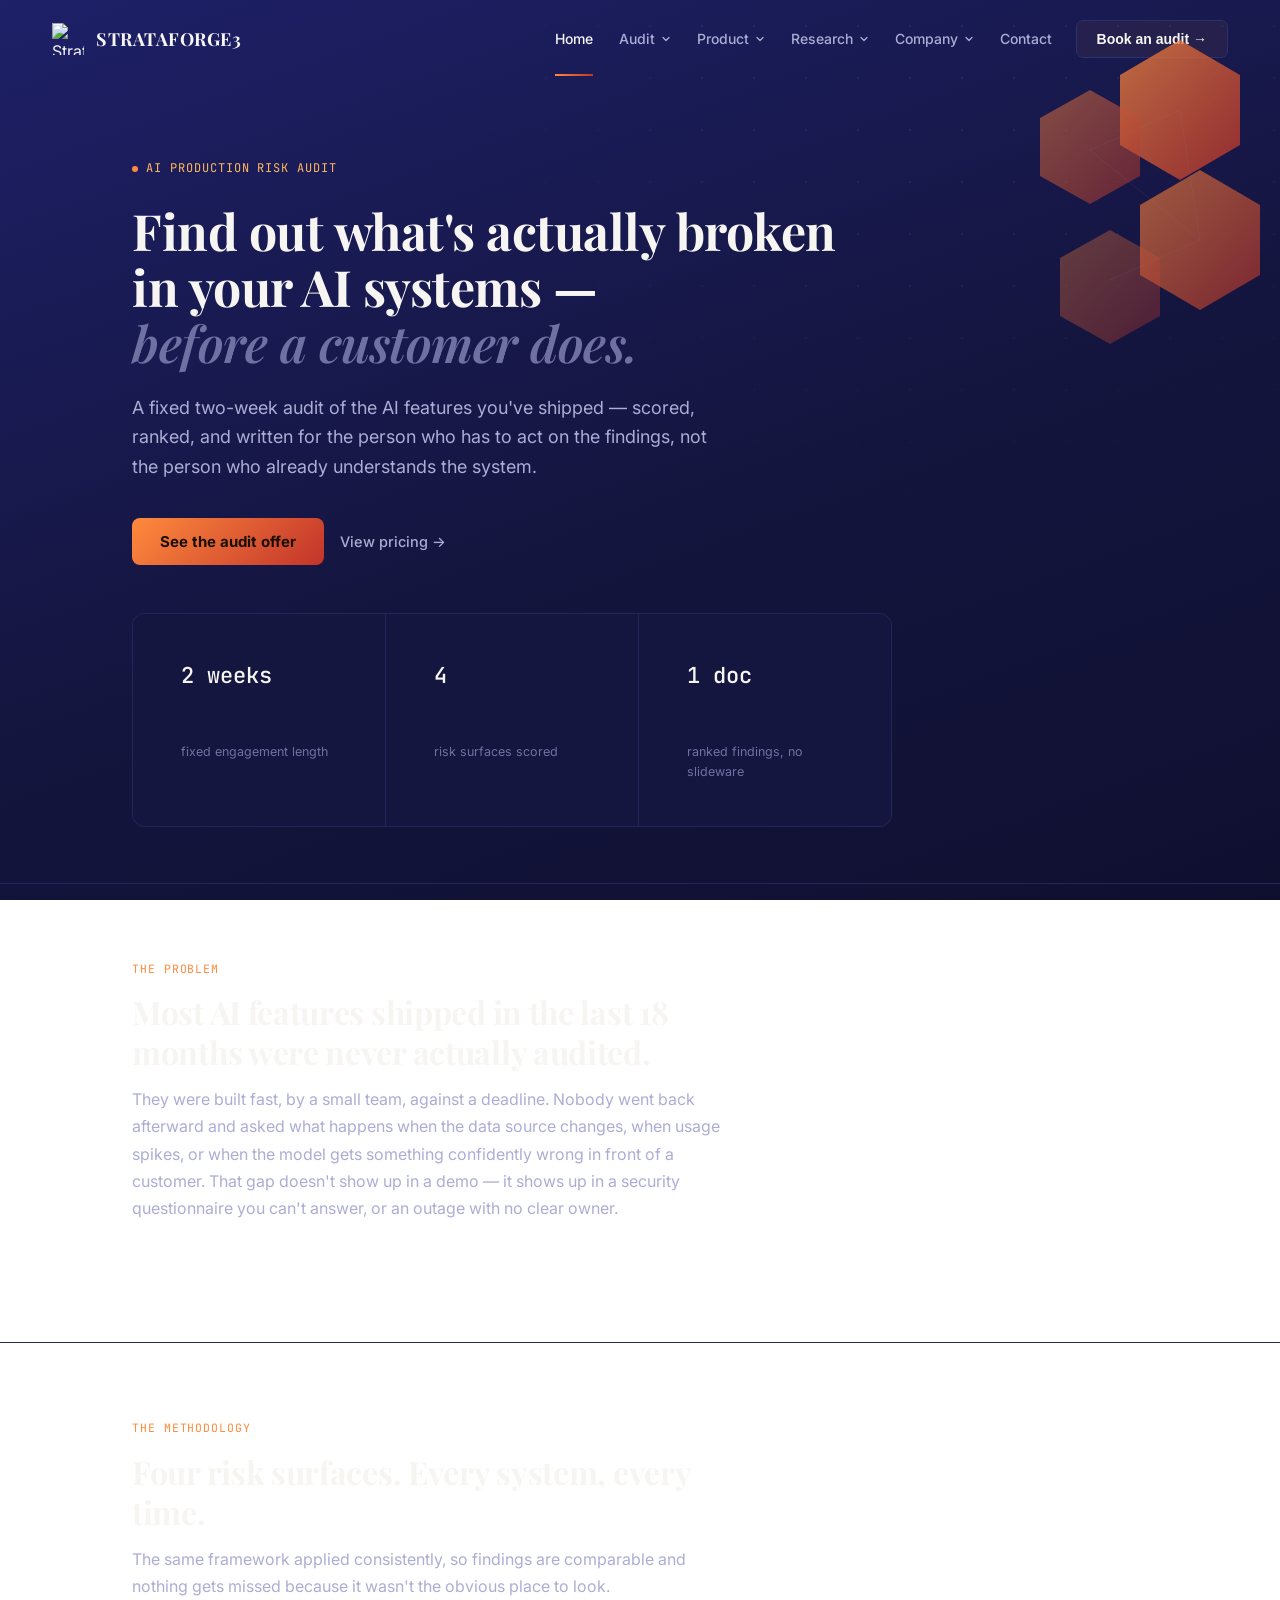
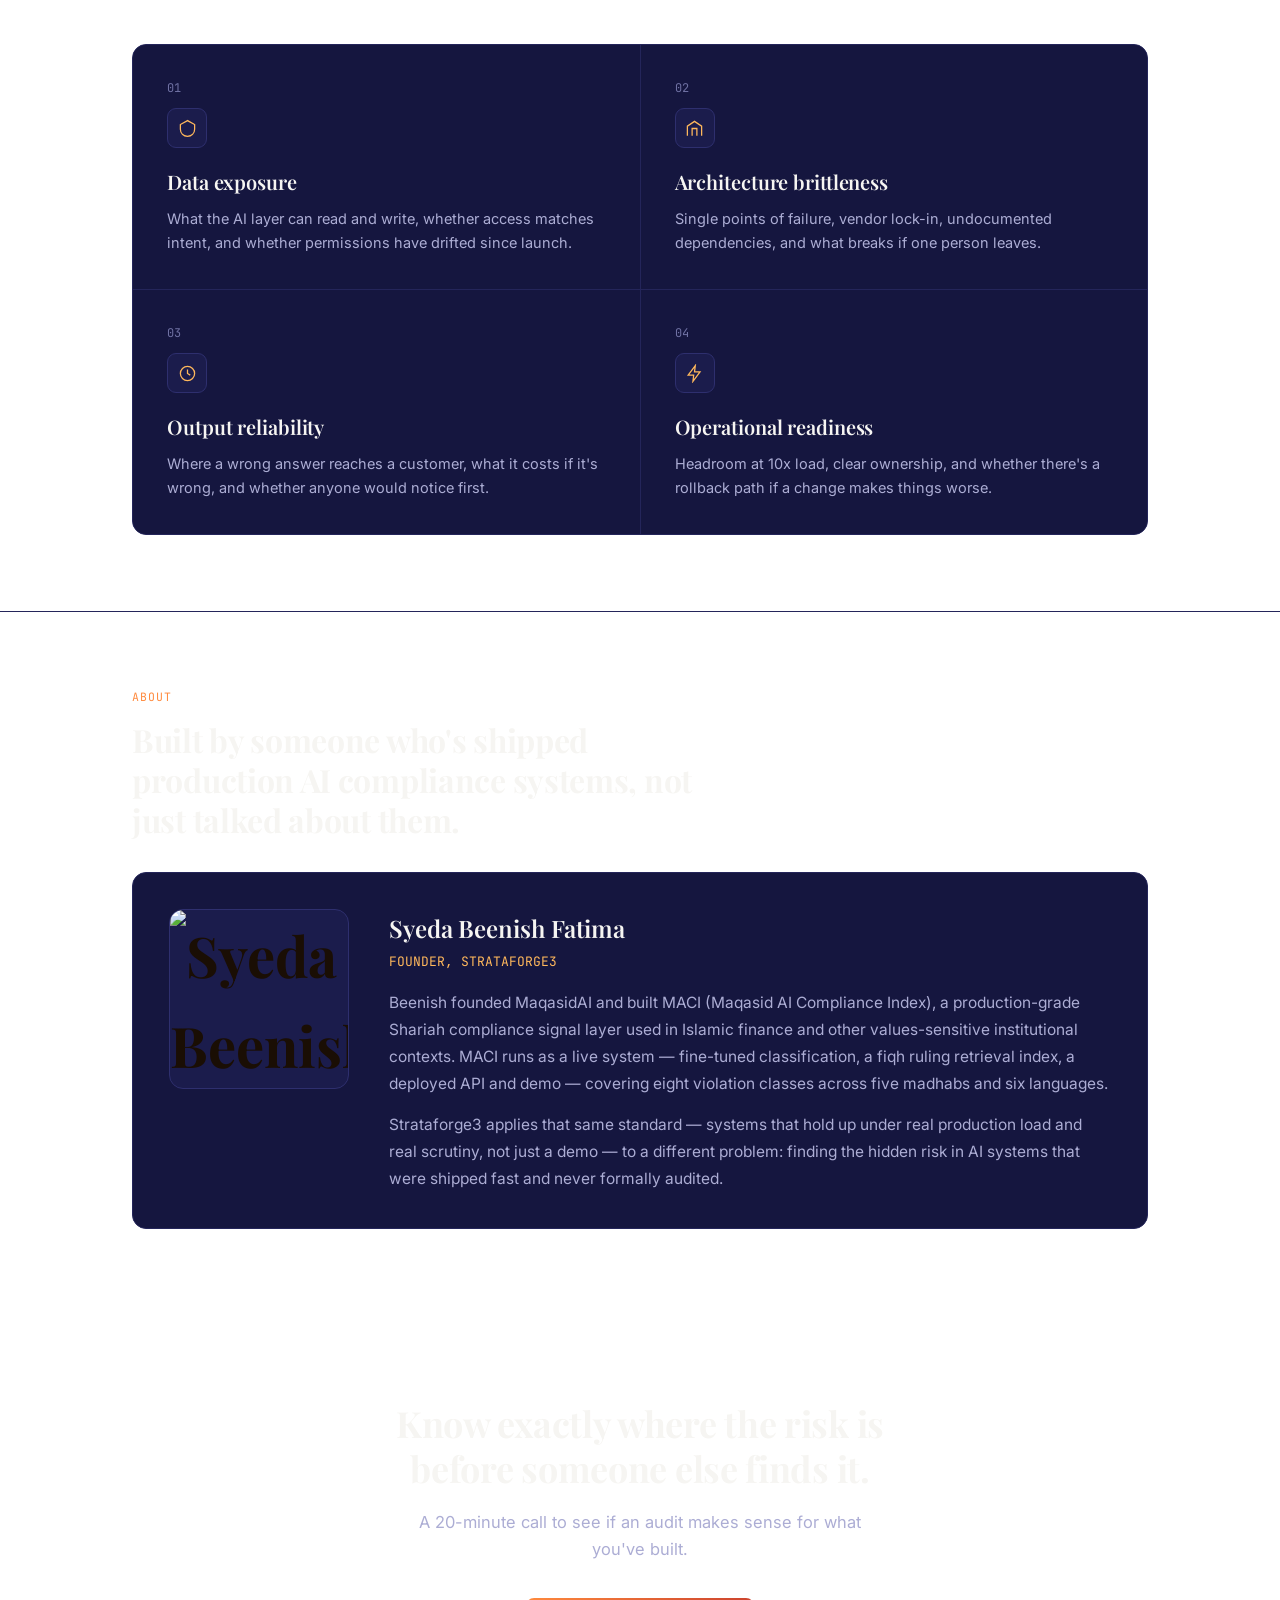
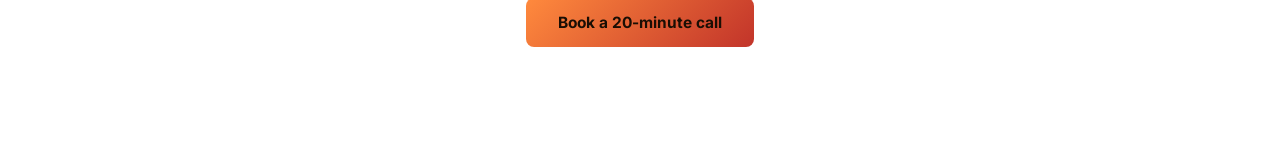
==== index.html @ 7d46ced2 "Update index.html" ====
<!DOCTYPE html>
<html lang="en">
<head>
<meta charset="UTF-8">
<meta name="viewport" content="width=device-width, initial-scale=1.0">
<title>Strataforge3 — Engineered for Production</title>
<meta name="description" content="A fixed two-week audit that finds the hidden risk in your AI systems before a customer, auditor, or board member does.">
<link rel="stylesheet" href="assets/styles.css">
<style>
  /* Founder photo: replaces the old "SF" gradient avatar.
     Keeps the same 180px square (110px on mobile, set in styles.css). */
  img.bio-avatar{
    display:block; object-fit:cover; object-position:center 20%;
    background:var(--panel-raised); border:1px solid var(--panel-border);
    border-radius:14px;
  }
</style>
</head>
<body>

<svg width="0" height="0" style="position:absolute">
  <defs>
    <linearGradient id="markGrad" x1="0%" y1="0%" x2="100%" y2="100%">
      <stop offset="0%" stop-color="#FF8A3D"/>
      <stop offset="100%" stop-color="#C2342A"/>
    </linearGradient>
  </defs>
</svg>

<div class="ambient-nodes"></div>
<svg class="ambient-hex" viewBox="0 0 620 620" fill="none">
  <polygon points="520,40 580,75 580,145 520,180 460,145 460,75" fill="url(#markGrad)" opacity="0.85"/>
  <polygon points="430,90 480,118 480,176 430,204 380,176 380,118" fill="url(#markGrad)" opacity="0.55"/>
  <polygon points="540,170 600,205 600,275 540,310 480,275 480,205" fill="url(#markGrad)" opacity="0.7"/>
  <polygon points="450,230 500,258 500,316 450,344 400,316 400,258" fill="url(#markGrad)" opacity="0.4"/>
  <g stroke="#9B9DC7" stroke-width="0.6" opacity="0.18">
    <line x1="520" y1="110" x2="430" y2="150"/>
    <line x1="430" y1="150" x2="540" y2="240"/>
    <line x1="540" y1="240" x2="450" y2="280"/>
    <line x1="520" y1="110" x2="540" y2="240"/>
  </g>
</svg>

<div id="nav-placeholder"></div>

<main>
  <section class="page-hero">
    <div class="wrap">
      <div class="eyebrow"><span class="dot"></span>AI PRODUCTION RISK AUDIT</div>
      <h1>Find out what's actually broken in your AI systems —<br><span class="accent">before a customer does.</span></h1>
      <p class="page-sub">A fixed two-week audit of the AI features you've shipped — scored, ranked, and written for the person who has to act on the findings, not the person who already understands the system.</p>
      <div class="hero-row">
        <button class="btn-primary" onclick="window.location.href='audit-offer.html'">See the audit offer</button>
        <span class="btn-ghost" onclick="window.location.href='pricing.html'">View pricing →</span>
      </div>
      <div class="stat-strip">
        <div><div class="num">2 weeks</div><div class="label">fixed engagement length</div></div>
        <div><div class="num">4</div><div class="label">risk surfaces scored</div></div>
        <div><div class="num">1 doc</div><div class="label">ranked findings, no slideware</div></div>
      </div>
    </div>
  </section>

  <hr class="divider">

  <section>
    <div class="wrap">
      <div class="section-head">
        <span class="kicker">THE PROBLEM</span>
        <h2>Most AI features shipped in the last 18 months were never actually audited.</h2>
        <p>They were built fast, by a small team, against a deadline. Nobody went back afterward and asked what happens when the data source changes, when usage spikes, or when the model gets something confidently wrong in front of a customer. That gap doesn't show up in a demo — it shows up in a security questionnaire you can't answer, or an outage with no clear owner.</p>
      </div>
    </div>
  </section>

  <hr class="divider">

  <section>
    <div class="wrap">
      <div class="section-head">
        <span class="kicker">THE METHODOLOGY</span>
        <h2>Four risk surfaces. Every system, every time.</h2>
        <p>The same framework applied consistently, so findings are comparable and nothing gets missed because it wasn't the obvious place to look.</p>
      </div>
      <div class="surfaces">
        <div class="surface">
          <span class="num">01</span>
          <div class="si"><svg viewBox="0 0 24 24" fill="none" stroke-width="1.6"><path d="M12 2 3 7v6c0 5 4 8.5 9 9 5-.5 9-4 9-9V7l-9-5z"/></svg></div>
          <h3>Data exposure</h3>
          <p>What the AI layer can read and write, whether access matches intent, and whether permissions have drifted since launch.</p>
        </div>
        <div class="surface">
          <span class="num">02</span>
          <div class="si"><svg viewBox="0 0 24 24" fill="none" stroke-width="1.6"><path d="M3 21V9l9-6 9 6v12M9 21V12h6v9"/></svg></div>
          <h3>Architecture brittleness</h3>
          <p>Single points of failure, vendor lock-in, undocumented dependencies, and what breaks if one person leaves.</p>
        </div>
        <div class="surface">
          <span class="num">03</span>
          <div class="si"><svg viewBox="0 0 24 24" fill="none" stroke-width="1.6"><circle cx="12" cy="12" r="9"/><path d="M12 7v5l3.5 2"/></svg></div>
          <h3>Output reliability</h3>
          <p>Where a wrong answer reaches a customer, what it costs if it's wrong, and whether anyone would notice first.</p>
        </div>
        <div class="surface">
          <span class="num">04</span>
          <div class="si"><svg viewBox="0 0 24 24" fill="none" stroke-width="1.6"><path d="M13 2 4 14h7l-1 8 9-12h-7l1-8z"/></svg></div>
          <h3>Operational readiness</h3>
          <p>Headroom at 10x load, clear ownership, and whether there's a rollback path if a change makes things worse.</p>
        </div>
      </div>
    </div>
  </section>

  <hr class="divider">

  <section>
    <div class="wrap">
      <div class="section-head" style="margin-bottom:32px;">
        <span class="kicker">ABOUT</span>
        <h2>Built by someone who's shipped production AI compliance systems, not just talked about them.</h2>
      </div>
      <div class="panel bio-grid" style="padding:36px;">
        <img class="bio-avatar" src="assets/bni.png" alt="Syeda Beenish Fatima, founder of Strataforge3" width="180" height="180" loading="lazy">
        <div>
          <h3>Syeda Beenish Fatima</h3>
          <span class="bio-role">FOUNDER, STRATAFORGE3</span>
          <p>Beenish founded MaqasidAI and built MACI (Maqasid AI Compliance Index), a production-grade Shariah compliance signal layer used in Islamic finance and other values-sensitive institutional contexts. MACI runs as a live system — fine-tuned classification, a fiqh ruling retrieval index, a deployed API and demo — covering eight violation classes across five madhabs and six languages.</p>
          <p>Strataforge3 applies that same standard — systems that hold up under real production load and real scrutiny, not just a demo — to a different problem: finding the hidden risk in AI systems that were shipped fast and never formally audited.</p>
        </div>
      </div>
    </div>
  </section>

  <section class="cta-section">
    <div class="wrap">
      <h2>Know exactly where the risk is before someone else finds it.</h2>
      <p>A 20-minute call to see if an audit makes sense for what you've built.</p>
      <button class="btn-primary" style="padding:15px 32px; font-size:15.5px;" onclick="window.location.href='contact.html'">Book a 20-minute call</button>
    </div>
  </section>
</main>

<div id="footer-placeholder"></div>

<script src="assets/component-loader.js"></script>
<script src="assets/site.js"></script>
</body>
</html>
---- assets/styles.css ----
/* ============================================
   STRATAFORGE3 — Shared Design System
   ============================================ */

@import url('https://fonts.googleapis.com/css2?family=Playfair+Display:wght@500;600;700;800&family=Inter:wght@400;500;600;700&family=JetBrains+Mono:wght@400;500&display=swap');

:root{
  /* Core palette — locked to brand banner */
  --navy-deep: #14153E;
  --navy: #1E2068;
  --navy-light: #2B2D7E;
  --panel: #15163F;
  --panel-raised: #1B1C4C;
  --panel-border: #2E2F6E;
  --panel-border-soft: #24255A;

  --text-primary: #F6F5F2;
  --text-secondary: #ACADD4;
  --text-tertiary: #6F71A3;

  --orange: #FF8A3D;
  --orange-hi: #FFB85C;
  --crimson: #C2342A;
  --ember: #E2562E;

  --critical-bg: #3A1A1C;
  --critical-text: #F0917C;
  --critical-border: #5A2A2C;
  --high-bg: #3A2A14;
  --high-text: #EFB05C;
  --high-border: #5A4322;
  --watch-bg: #1C1D4E;
  --watch-text: #9FA1D6;
  --watch-border: #2E2F6E;

  --serif: 'Playfair Display', Georgia, 'Times New Roman', serif;
  --sans: 'Inter', -apple-system, BlinkMacSystemFont, 'Segoe UI', sans-serif;
  --mono: 'JetBrains Mono', 'SF Mono', Consolas, monospace;
}

*{box-sizing:border-box; margin:0; padding:0;}
html{scroll-behavior:smooth;}
body{
  background: linear-gradient(160deg, var(--navy) 0%, var(--navy-deep) 55%, #0F1030 100%);
  background-attachment: fixed;
  color: var(--text-primary);
  font-family: var(--sans);
  line-height: 1.6;
  -webkit-font-smoothing: antialiased;
  min-height: 100vh;
  position: relative;
  overflow-x: hidden;
}
a{color:inherit; text-decoration:none;}
::selection{background: var(--crimson); color: #fff;}
img,svg{display:block; max-width:100%;}

:focus-visible{outline: 2px solid var(--orange-hi); outline-offset: 3px; border-radius: 4px;}

@media (prefers-reduced-motion: reduce){
  *{animation-duration: 0.01ms !important; animation-iteration-count: 1 !important; transition-duration: 0.01ms !important; scroll-behavior: auto !important;}
}

.wrap{max-width: 1080px; margin: 0 auto; padding: 0 32px;}

/* ---------- Ambient hex / node background (signature element) ---------- */
.ambient-hex{
  position: fixed; top: 0; right: 0; width: 620px; height: 620px;
  pointer-events: none; z-index: 0; opacity: 0.85;
}
.ambient-nodes{
  position: fixed; inset: 0; pointer-events: none; z-index: 0;
  background-image: radial-gradient(circle, rgba(172,173,212,0.10) 1px, transparent 1.4px);
  background-size: 52px 52px;
  mask-image: radial-gradient(ellipse 900px 700px at 75% 10%, black 0%, transparent 70%);
}

/* ============================================
   NAV — REPLACEMENT BLOCK for assets/styles.css
   Replace everything from the "NAV — single consolidated block"
   comment down to (but not including) "/* ---------- Page shell ---------- */"
   ============================================ */

nav{
  position: sticky; top: 0; z-index: 1000;
  background: rgba(20,21,62,0.95);
  backdrop-filter: blur(12px);
  border-bottom: 1px solid var(--panel-border-soft);
}
nav .wrap{
  display:flex; align-items:center; justify-content:space-between; height:78px;
  gap: 24px; max-width: 1240px;
}

.nav-mark{ display:flex; align-items:center; gap:12px; flex-shrink:0; text-decoration:none; }
.nav-mark svg,
.nav-mark .nav-logo-img{ width:32px; height:32px; flex-shrink:0; object-fit:contain; display:block; }
.nav-mark .wordmark{
  font-family:var(--serif); font-weight:700; font-size:18px;
  letter-spacing:0.5px; color:var(--text-primary); white-space:nowrap;
}

.nav-links{ display:flex; align-items:center; gap:26px; margin-left:auto; }
.nav-links a{
  font-size:14px; font-weight:500; color:var(--text-secondary);
  transition:color .15s; position:relative; white-space:nowrap;
}
.nav-links a:hover{ color:var(--text-primary); }
.nav-links a.active{ color:var(--text-primary); }
.nav-links a.active::after{
  content:''; position:absolute; bottom:-26px; left:0; right:0; height:2px;
  background: linear-gradient(90deg, var(--orange), var(--crimson));
}
/* no underline bar on items inside dropdown panels */
.nav-dropdown-menu a.active::after{ display:none; }
.nav-dropdown-menu a.active{ color:var(--orange-hi); }

.nav-cta{
  border:1px solid var(--panel-border); background:rgba(255,138,61,0.06); color:var(--text-primary);
  padding:10px 20px; border-radius:7px; font-size:14px; font-weight:600; cursor:pointer;
  transition: border-color .15s, background .15s, transform .15s;
  white-space:nowrap; flex-shrink:0;
}
.nav-cta:hover{ border-color:var(--orange); background:rgba(255,138,61,0.14); transform:translateY(-1px); }

.nav-toggle{ display:none; }
.mobile-cta-link{ display:none; }

/* ---------- Dropdowns (Audit / Product / Research / Company) ---------- */
.nav-dropdown{ position: relative; }
.nav-dropdown-toggle{
  background:none; border:none; cursor:pointer; font-family:var(--sans);
  font-size:14px; font-weight:500; color:var(--text-secondary);
  display:inline-flex; align-items:center; gap:6px; padding:4px 0; transition:color .15s;
}
.nav-dropdown-toggle:hover, .nav-dropdown-toggle.active, .nav-dropdown.open .nav-dropdown-toggle{ color:var(--text-primary); }
.nav-dropdown-toggle svg{ stroke:currentColor; transition: transform .15s ease; transform-origin:center; }
.nav-dropdown.open .nav-dropdown-toggle svg{ transform: rotate(180deg); }

.nav-dropdown-menu{
  display:none !important;
  position:absolute; top:calc(100% + 16px); left:50%; transform:translateX(-50%);
  min-width:230px; background:var(--panel-raised); border:1px solid var(--panel-border-soft);
  border-radius:10px; padding:8px; box-shadow:0 16px 32px rgba(0,0,0,0.35); z-index:1001;
}
.nav-dropdown-menu::before{ content:""; position:absolute; top:-16px; left:0; right:0; height:16px; }

@media (min-width: 1025px){
  .nav-dropdown:hover .nav-dropdown-menu{ display:block !important; }
  .nav-dropdown:hover .nav-dropdown-toggle{ color:var(--text-primary); }
  .nav-dropdown:hover .nav-dropdown-toggle svg{ transform: rotate(180deg); }
}
.nav-dropdown.open .nav-dropdown-menu{ display:block !important; }

.nav-dropdown-menu a{
  display:block; padding:9px 12px; border-radius:6px; font-size:13.5px;
  color:var(--text-secondary); transition:background .15s, color .15s; white-space:nowrap;
}
.nav-dropdown-menu a:hover{ background:rgba(255,138,61,0.08); color:var(--text-primary); }

/* ---------- Nav — Mobile / tablet (hamburger below 1025px) ---------- */
@media (max-width: 1024px){
  nav .wrap{ height:70px; padding: 0 20px; }
  .nav-mark .wordmark{ font-size:14px; }
  .nav-mark svg, .nav-mark .nav-logo-img{ width:26px; height:26px; }

  .nav-cta{ display:none; }

  .nav-links{
    position:fixed; top:70px; left:0; right:0; margin-left:0; background:var(--navy-deep);
    flex-direction:column; align-items:flex-start; padding:24px 20px; gap:20px;
    border-bottom:1px solid var(--panel-border-soft);
    max-height:calc(100vh - 70px); overflow-y:auto;
    transform:translateY(-130%); transition:transform .25s ease; z-index:999;
    box-shadow:0 12px 24px rgba(0,0,0,0.3);
  }
  .nav-links.open{ transform:translateY(0); }
  .nav-links a.active::after{ display:none; }
  .nav-links a.active{ color:var(--orange-hi); }

  .nav-toggle{
    display:flex; align-items:center; justify-content:center; width:40px; height:40px;
    background:transparent; border:1px solid var(--panel-border); border-radius:7px;
    cursor:pointer; color:var(--text-primary); flex-shrink:0;
  }

  .nav-links a.mobile-cta-link{
    display:inline-flex; margin-top:4px;
    background: linear-gradient(135deg, var(--orange) 0%, var(--crimson) 100%);
    color:#1A0E04; font-weight:700; font-size:14.5px; padding:12px 22px; border-radius:8px;
  }

  .nav-dropdown{ width:100%; }
  .nav-dropdown-toggle{ width:100%; justify-content:space-between; font-size:14.5px; }
  .nav-dropdown-menu{
    position:static; transform:none; box-shadow:none; border:none; background:none;
    padding:4px 0 4px 14px; margin-top:6px; margin-left:0;
    border-left:1px solid var(--panel-border-soft);
    min-width:0; width:100%;
  }
  .nav-dropdown-menu::before{ display:none; }
  .nav-dropdown-menu a{ white-space:normal; }
}

/* ---------- Page shell ---------- */
main{position:relative; z-index:1;}
.page-hero{padding: 76px 0 56px;}
.eyebrow{
  display:inline-flex; align-items:center; gap:8px;
  font-family: var(--mono); font-size:12px; color: var(--orange-hi);
  letter-spacing:0.08em; margin-bottom:24px; text-transform:uppercase;
}
.eyebrow .dot{width:6px; height:6px; border-radius:50%; background: var(--orange); flex-shrink:0;}

h1{
  font-family: var(--serif); font-size: 50px; line-height:1.12; font-weight:700; letter-spacing:-0.5px;
  max-width: 760px;
}
h1 .accent{color: var(--text-tertiary); font-style:italic; font-weight:600;}
.page-sub{
  margin-top:22px; font-size:18px; line-height:1.65; color: var(--text-secondary);
  max-width: 600px;
}

h2{font-family: var(--serif); font-size: 32px; font-weight:700; letter-spacing:-0.3px; line-height:1.25;}
h3{font-family: var(--serif); font-size: 20px; font-weight:600; letter-spacing:-0.1px;}

section{padding: 76px 0;}
.section-head{max-width:600px; margin-bottom:44px;}
.kicker{
  font-family:var(--mono); font-size:11.5px; color:var(--orange); letter-spacing:0.08em;
  margin-bottom:14px; display:block; text-transform:uppercase;
}
.section-head p{margin-top:14px; color:var(--text-secondary); font-size:16px; line-height:1.7;}

hr.divider{border:none; border-top:1px solid var(--panel-border-soft); position:relative; z-index:1;}

/* ---------- Buttons ---------- */
.btn-primary{
  background: linear-gradient(135deg, var(--orange) 0%, var(--crimson) 100%);
  color:#1A0E04; font-weight:700; font-size:15px; padding:14px 28px; border-radius:8px;
  border:none; cursor:pointer; display:inline-flex; align-items:center; gap:8px;
  transition: transform .15s, box-shadow .15s; font-family:var(--sans);
}
.btn-primary:hover{transform:translateY(-1px); box-shadow:0 10px 28px rgba(226,86,46,0.32);}
.btn-secondary{
  border:1px solid var(--panel-border); color:var(--text-primary); background:rgba(255,255,255,0.02);
  font-weight:600; font-size:14.5px; padding:13px 26px; border-radius:8px; cursor:pointer;
  display:inline-flex; align-items:center; gap:8px; transition: border-color .15s, background .15s;
}
.btn-secondary:hover{border-color:var(--orange); background:rgba(255,138,61,0.06);}
.btn-ghost{
  color: var(--text-secondary); font-size:14.5px; font-weight:500;
  display:inline-flex; align-items:center; gap:6px; cursor:pointer;
}
.btn-ghost:hover{color:var(--text-primary);}
.hero-row{display:flex; gap:16px; margin-top:36px; align-items:center; flex-wrap:wrap;}

/* ---------- Cards / panels ---------- */
.panel{
  background: var(--panel); border:1px solid var(--panel-border-soft); border-radius:14px;
}
.stat-strip{
  margin-top:48px; display:grid; grid-template-columns: repeat(3,1fr); gap:1px;
  background: var(--panel-border-soft); border:1px solid var(--panel-border-soft); border-radius:12px; overflow:hidden;
  max-width: 760px;
}
.stat-strip div{background: var(--panel); padding:22px 24px;}
.stat-strip .num{font-family:var(--mono); font-size:22px; font-weight:500; color:var(--text-primary);}
.stat-strip .label{font-size:12.5px; color:var(--text-tertiary); margin-top:5px;}

/* ---------- Surfaces grid (risk surfaces) ---------- */
.surfaces{display:grid; grid-template-columns: repeat(2,1fr); gap:1px; background:var(--panel-border-soft); border:1px solid var(--panel-border-soft); border-radius:14px; overflow:hidden;}
.surface{background:var(--panel); padding:34px;}
.surface .si{
  width:40px; height:40px; border-radius:9px; background:var(--panel-raised); border:1px solid var(--panel-border);
  display:flex; align-items:center; justify-content:center; margin-bottom:18px;
}
.surface .si svg{width:19px; height:19px; stroke:var(--orange-hi);}
.surface h3{margin-bottom:9px;}
.surface p{font-size:14.5px; color:var(--text-secondary); line-height:1.65;}
.surface .num{font-family:var(--mono); font-size:12px; color:var(--text-tertiary); margin-bottom:10px; display:block;}

/* ---------- Scoring table ---------- */
.scoring-wrap{ padding: 40px; }
.scoring-formula{
  font-family:var(--mono); font-size:14.5px; color:var(--text-secondary);
  background:var(--panel-raised); border:1px solid var(--panel-border); border-radius:8px;
  padding:16px 20px; margin-bottom:32px; display:inline-block;
}
.scoring-formula b{color:var(--orange-hi); font-weight:500;}
table.score-table{width:100%; border-collapse:collapse; margin-top:8px;}
table.score-table th{
  text-align:left; font-size:11.5px; font-weight:500; color:var(--text-tertiary);
  text-transform:uppercase; letter-spacing:0.05em; padding:0 0 14px; border-bottom:1px solid var(--panel-border);
}
table.score-table td{padding:16px 16px 16px 0; border-bottom:1px solid var(--panel-border-soft); font-size:14.5px; vertical-align:top;}
table.score-table tr:last-child td{border-bottom:none;}
.bucket-pill{
  display:inline-block; padding:4px 13px; border-radius:20px; font-size:12.5px; font-weight:500;
  font-family:var(--mono);
}
.bucket-critical{background:var(--critical-bg); color:var(--critical-text); border:1px solid var(--critical-border);}
.bucket-high{background:var(--high-bg); color:var(--high-text); border:1px solid var(--high-border);}
.bucket-watch{background:var(--watch-bg); color:var(--watch-text); border:1px solid var(--watch-border);}
.score-range{font-family:var(--mono); color:var(--text-secondary); font-size:13.5px;}

/* ---------- Findings / sample report ---------- */
.demo-frame{ overflow: hidden; }
.demo-titlebar{
  display:flex; align-items:center; justify-content:space-between;
  padding:16px 24px; border-bottom:1px solid var(--panel-border-soft); background:var(--panel-raised);
}
.demo-titlebar .tl-left span{font-family:var(--mono); font-size:12.5px; color:var(--text-tertiary);}
.demo-titlebar .tl-tag{
  font-family:var(--mono); font-size:11px; color:var(--text-tertiary); border:1px solid var(--panel-border);
  padding:3px 9px; border-radius:5px;
}
.demo-body{padding:32px;}
.demo-summary{
  display:grid; grid-template-columns: repeat(4,1fr); gap:1px; background:var(--panel-border-soft);
  border:1px solid var(--panel-border-soft); border-radius:10px; overflow:hidden; margin-bottom:32px;
}
.demo-summary div{background:var(--panel-raised); padding:18px 20px;}
.demo-summary .num{font-family:var(--mono); font-size:22px; font-weight:500;}
.demo-summary .lbl{font-size:12px; color:var(--text-tertiary); margin-top:4px;}
.demo-summary .num.c{color:var(--critical-text);}
.demo-summary .num.h{color:var(--high-text);}
.demo-summary .num.w{color:var(--watch-text);}

.finding{
  border:1px solid var(--panel-border-soft); border-radius:10px; padding:22px 24px; margin-bottom:14px;
  background: var(--panel-raised);
}
.finding:last-child{margin-bottom:0;}
.finding-head{display:flex; align-items:center; justify-content:space-between; gap:16px; margin-bottom:10px; flex-wrap:wrap;}
.finding-head h4{font-size:15.5px; font-weight:600; letter-spacing:-0.1px; font-family:var(--sans);}
.finding-tags{display:flex; gap:8px; align-items:center; flex-shrink:0;}
.finding-score{font-family:var(--mono); font-size:12px; color:var(--text-tertiary);}
.finding p{font-size:14px; color:var(--text-secondary); line-height:1.65;}
.finding .surface-tag{font-family:var(--mono); font-size:11px; color:var(--text-tertiary); margin-bottom:10px; display:block;}
.finding .fix{
  margin-top:12px; padding-top:12px; border-top:1px solid var(--panel-border-soft);
  font-size:13px; color:var(--text-tertiary);
}
.finding .fix b{color:var(--text-secondary); font-weight:500;}

/* ---------- Process steps ---------- */
.process-list{}
.process-item{
  display:grid; grid-template-columns: 56px 1fr; gap:24px; padding:30px 0;
  border-bottom:1px solid var(--panel-border-soft);
}
.process-item:first-child{padding-top:0;}
.process-item:last-child{border-bottom:none; padding-bottom:0;}
.process-num{
  font-family:var(--mono); font-size:13px; color:var(--orange-hi); border:1px solid var(--panel-border);
  width:42px; height:42px; border-radius:50%; display:flex; align-items:center; justify-content:center;
  background:var(--panel-raised);
}
.process-item h4{font-family:var(--sans); font-size:17px; font-weight:600; margin-bottom:7px;}
.process-item .days{font-family:var(--mono); font-size:12px; color:var(--text-tertiary); margin-left:10px; font-weight:400;}
.process-item p{color:var(--text-secondary); font-size:14.5px; line-height:1.65;}

/* ---------- Pricing card ---------- */
.price-card{
  padding: 44px;
  display:grid; grid-template-columns: 1fr auto; gap:40px; align-items:center;
}
.price-left p{color:var(--text-secondary); font-size:15px; line-height:1.65; max-width:440px; margin-top:12px;}
.price-right{text-align:right;}
.price-amount{font-family:var(--mono); font-size:36px; font-weight:500; color:var(--text-primary); white-space:nowrap;}
.price-amount span{font-size:16px; color:var(--text-tertiary); font-weight:400;}
.price-note{font-size:12.5px; color:var(--text-tertiary); margin-top:6px;}

/* ---------- Bio / about ---------- */
.bio-grid{display:grid; grid-template-columns: 180px 1fr; gap:40px; align-items:start;}
.bio-avatar{
  width:180px; height:180px; border-radius:14px;
  background: linear-gradient(135deg, var(--orange) 0%, var(--crimson) 100%);
  display:flex; align-items:center; justify-content:center;
  font-family:var(--serif); font-size:56px; font-weight:700; color:#1A0E04;
}
.bio-grid h3{font-size:24px; margin-bottom:4px;}
.bio-role{font-family:var(--mono); font-size:13px; color:var(--orange-hi); margin-bottom:16px; display:block;}
.bio-grid p{color:var(--text-secondary); font-size:15.5px; line-height:1.75; margin-bottom:14px;}
.bio-grid p:last-child{margin-bottom:0;}

/* ---------- Contact form ---------- */
.contact-grid{display:grid; grid-template-columns: 1fr 1fr; gap:56px; align-items:start;}
.contact-direct h3{margin-bottom:14px;}
.contact-direct p{color:var(--text-secondary); font-size:15px; line-height:1.7; margin-bottom:24px;}
.contact-email{
  display:inline-flex; align-items:center; gap:10px; font-family:var(--mono); font-size:15px;
  color:var(--orange-hi); padding:14px 20px; border:1px solid var(--panel-border); border-radius:8px;
  background:var(--panel);
}
.contact-email:hover{border-color:var(--orange);}
.form-panel{padding:36px;}
.form-group{margin-bottom:20px;}
.form-group label{display:block; font-size:13px; font-weight:500; color:var(--text-secondary); margin-bottom:8px;}
.form-group input, .form-group textarea{
  width:100%; background:var(--panel-raised); border:1px solid var(--panel-border); border-radius:8px;
  padding:12px 14px; color:var(--text-primary); font-family:var(--sans); font-size:14.5px;
  transition: border-color .15s;
}
.form-group input:focus, .form-group textarea:focus{outline:none; border-color:var(--orange);}
.form-group textarea{resize:vertical; min-height:110px;}
.form-note{font-size:12.5px; color:var(--text-tertiary); margin-top:14px; line-height:1.6;}

/* ---------- Closing CTA ---------- */
.cta-section{text-align:center; padding:96px 0;}
.cta-section h2{font-size:36px; max-width:560px; margin:0 auto;}
.cta-section p{color:var(--text-secondary); margin:18px auto 36px; max-width:480px; font-size:16.5px;}

/* ---------- Footer ---------- */
footer{border-top:1px solid var(--panel-border-soft); padding:44px 0; position:relative; z-index:1;}
footer .footer-top{display:flex; justify-content:space-between; align-items:flex-start; flex-wrap:wrap; gap:32px; margin-bottom:32px;}
footer .fm{display:flex; align-items:center; gap:10px;}
footer .fm svg{width:24px; height:24px;}
footer .fm .wordmark{font-family:var(--serif); font-weight:700; font-size:16px;}
footer .fm .wordmark em{font-style:normal; color:var(--orange);}
footer .ftag{font-size:13px; color:var(--text-tertiary); margin-top:8px; max-width:280px; line-height:1.6;}
footer .fcols{display:flex; gap:64px;}
footer .fcol h5{font-family:var(--mono); font-size:11px; color:var(--text-tertiary); text-transform:uppercase; letter-spacing:0.06em; margin-bottom:14px;}
footer .fcol a{display:block; font-size:14px; color:var(--text-secondary); margin-bottom:10px; transition:color .15s;}
footer .fcol a:hover{color:var(--text-primary);}
footer .fbottom{display:flex; justify-content:space-between; align-items:center; flex-wrap:wrap; gap:12px; padding-top:24px; border-top:1px solid var(--panel-border-soft);}
footer .fbottom span{font-size:12.5px; color:var(--text-tertiary);}

/* ---------- Responsive (non-nav) ---------- */
@media (max-width: 860px){
  h1{font-size:36px;}
  h2{font-size:26px;}
  .surfaces{grid-template-columns:1fr;}
  .stat-strip{grid-template-columns:1fr;}
  .demo-summary{grid-template-columns:repeat(2,1fr);}
  .price-card{grid-template-columns:1fr; text-align:left;}
  .price-right{text-align:left;}
  .bio-grid{grid-template-columns:1fr;}
  .bio-avatar{width:110px; height:110px; font-size:36px;}
  .contact-grid{grid-template-columns:1fr; gap:40px;}
  section{padding:56px 0;}
  .page-hero{padding:56px 0 40px;}
  .wrap{padding:0 20px;}
  footer .footer-top{flex-direction:column;}
  footer .fcols{gap:40px;}
}
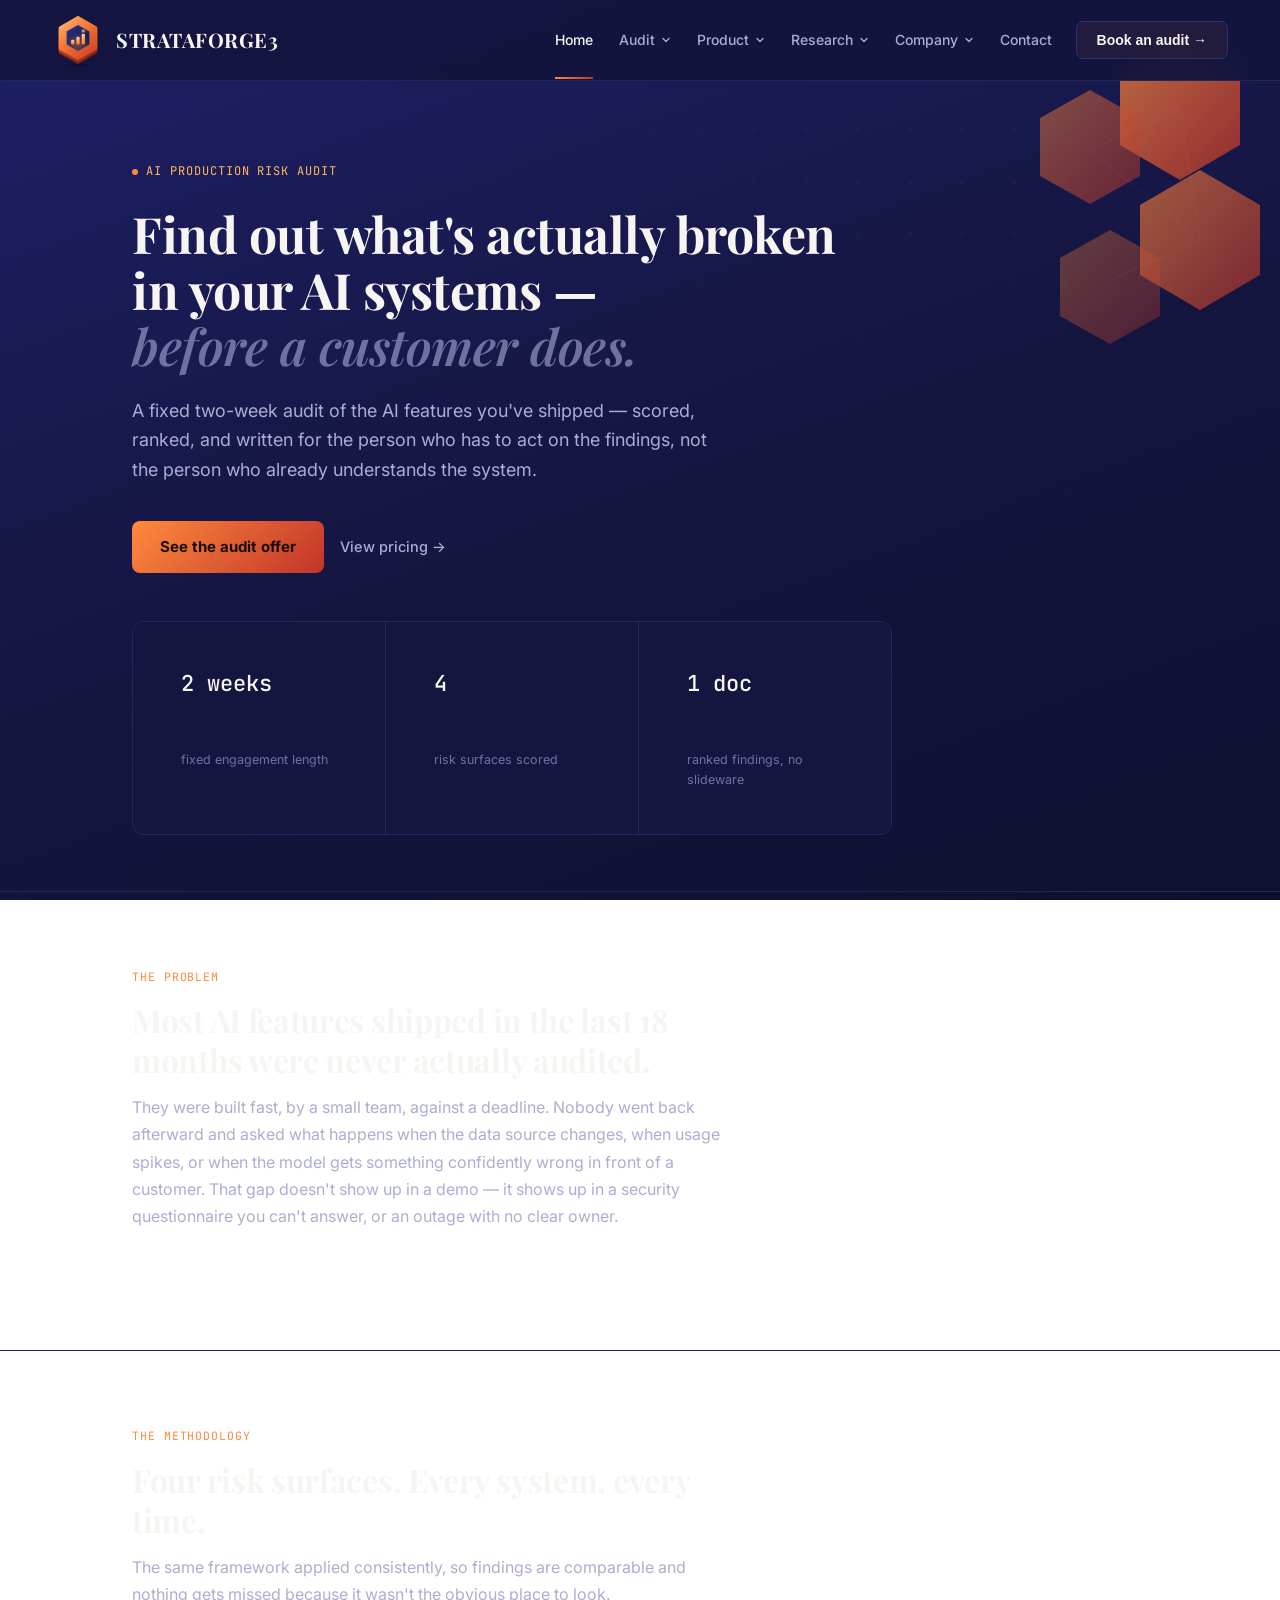
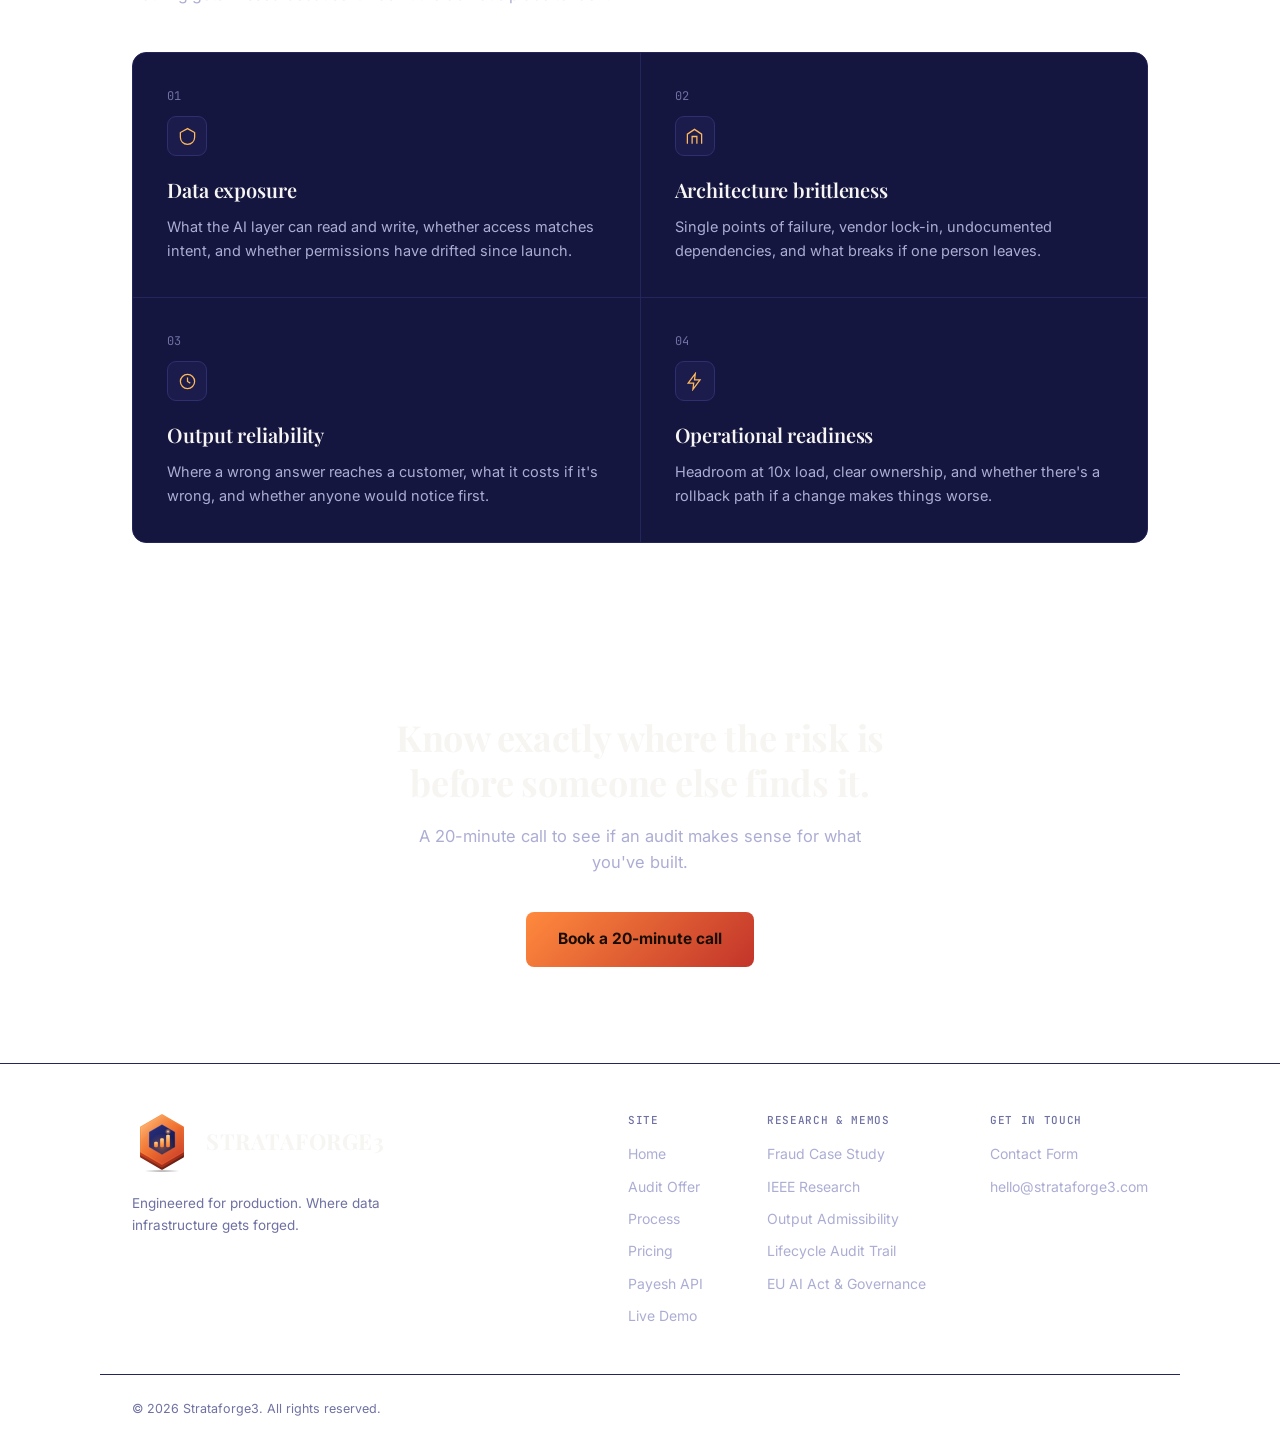
==== commit d18a8e16: "Update index.html" ====
--- a/index.html
+++ b/index.html
@@ -6,15 +6,6 @@
 <title>Strataforge3 — Engineered for Production</title>
 <meta name="description" content="A fixed two-week audit that finds the hidden risk in your AI systems before a customer, auditor, or board member does.">
 <link rel="stylesheet" href="assets/styles.css">
-<style>
-  /* Founder photo: replaces the old "SF" gradient avatar.
-     Keeps the same 180px square (110px on mobile, set in styles.css). */
-  img.bio-avatar{
-    display:block; object-fit:cover; object-position:center 20%;
-    background:var(--panel-raised); border:1px solid var(--panel-border);
-    border-radius:14px;
-  }
-</style>
 </head>
 <body>
 
@@ -50,8 +41,8 @@
       <h1>Find out what's actually broken in your AI systems —<br><span class="accent">before a customer does.</span></h1>
       <p class="page-sub">A fixed two-week audit of the AI features you've shipped — scored, ranked, and written for the person who has to act on the findings, not the person who already understands the system.</p>
       <div class="hero-row">
-        <button class="btn-primary" onclick="window.location.href='audit-offer.html'">See the audit offer</button>
-        <span class="btn-ghost" onclick="window.location.href='pricing.html'">View pricing →</span>
+        <a class="btn-primary" href="audit-offer.html">See the audit offer</a>
+        <a class="btn-ghost" href="pricing.html">View pricing →</a>
       </div>
       <div class="stat-strip">
         <div><div class="num">2 weeks</div><div class="label">fixed engagement length</div></div>
@@ -111,31 +102,11 @@
     </div>
   </section>
 
-  <hr class="divider">
-
-  <section>
-    <div class="wrap">
-      <div class="section-head" style="margin-bottom:32px;">
-        <span class="kicker">ABOUT</span>
-        <h2>Built by someone who's shipped production AI compliance systems, not just talked about them.</h2>
-      </div>
-      <div class="panel bio-grid" style="padding:36px;">
-        <img class="bio-avatar" src="assets/bni.png" alt="Syeda Beenish Fatima, founder of Strataforge3" width="180" height="180" loading="lazy">
-        <div>
-          <h3>Syeda Beenish Fatima</h3>
-          <span class="bio-role">FOUNDER, STRATAFORGE3</span>
-          <p>Beenish founded MaqasidAI and built MACI (Maqasid AI Compliance Index), a production-grade Shariah compliance signal layer used in Islamic finance and other values-sensitive institutional contexts. MACI runs as a live system — fine-tuned classification, a fiqh ruling retrieval index, a deployed API and demo — covering eight violation classes across five madhabs and six languages.</p>
-          <p>Strataforge3 applies that same standard — systems that hold up under real production load and real scrutiny, not just a demo — to a different problem: finding the hidden risk in AI systems that were shipped fast and never formally audited.</p>
-        </div>
-      </div>
-    </div>
-  </section>
-
   <section class="cta-section">
     <div class="wrap">
       <h2>Know exactly where the risk is before someone else finds it.</h2>
       <p>A 20-minute call to see if an audit makes sense for what you've built.</p>
-      <button class="btn-primary" style="padding:15px 32px; font-size:15.5px;" onclick="window.location.href='contact.html'">Book a 20-minute call</button>
+      <a class="btn-primary" style="padding:15px 32px; font-size:15.5px;" href="contact.html">Book a 20-minute call</a>
     </div>
   </section>
 </main>
--- a/assets/styles.css
+++ b/assets/styles.css
@@ -5,7 +5,6 @@
 @import url('https://fonts.googleapis.com/css2?family=Playfair+Display:wght@500;600;700;800&family=Inter:wght@400;500;600;700&family=JetBrains+Mono:wght@400;500&display=swap');
 
 :root{
-  /* Core palette — locked to brand banner */
   --navy-deep: #14153E;
   --navy: #1E2068;
   --navy-light: #2B2D7E;
@@ -76,9 +75,7 @@
 }
 
 /* ============================================
-   NAV — REPLACEMENT BLOCK for assets/styles.css
-   Replace everything from the "NAV — single consolidated block"
-   comment down to (but not including) "/* ---------- Page shell ---------- */"
+   NAV
    ============================================ */
 
 nav{
@@ -88,15 +85,16 @@
   border-bottom: 1px solid var(--panel-border-soft);
 }
 nav .wrap{
-  display:flex; align-items:center; justify-content:space-between; height:78px;
+  display:flex; align-items:center; justify-content:space-between; height:80px;
   gap: 24px; max-width: 1240px;
 }
 
+/* LOGO: enlarged so the animated SVG is readable (was 32px) */
 .nav-mark{ display:flex; align-items:center; gap:12px; flex-shrink:0; text-decoration:none; }
 .nav-mark svg,
-.nav-mark .nav-logo-img{ width:32px; height:32px; flex-shrink:0; object-fit:contain; display:block; }
+.nav-mark .nav-logo-img{ width:52px; height:52px; flex-shrink:0; object-fit:contain; display:block; }
 .nav-mark .wordmark{
-  font-family:var(--serif); font-weight:700; font-size:18px;
+  font-family:var(--serif); font-weight:700; font-size:20px;
   letter-spacing:0.5px; color:var(--text-primary); white-space:nowrap;
 }
 
@@ -108,10 +106,9 @@
 .nav-links a:hover{ color:var(--text-primary); }
 .nav-links a.active{ color:var(--text-primary); }
 .nav-links a.active::after{
-  content:''; position:absolute; bottom:-26px; left:0; right:0; height:2px;
+  content:''; position:absolute; bottom:-28px; left:0; right:0; height:2px;
   background: linear-gradient(90deg, var(--orange), var(--crimson));
 }
-/* no underline bar on items inside dropdown panels */
 .nav-dropdown-menu a.active::after{ display:none; }
 .nav-dropdown-menu a.active{ color:var(--orange-hi); }
 
@@ -126,7 +123,7 @@
 .nav-toggle{ display:none; }
 .mobile-cta-link{ display:none; }
 
-/* ---------- Dropdowns (Audit / Product / Research / Company) ---------- */
+/* ---------- Dropdowns ---------- */
 .nav-dropdown{ position: relative; }
 .nav-dropdown-toggle{
   background:none; border:none; cursor:pointer; font-family:var(--sans);
@@ -160,17 +157,18 @@
 
 /* ---------- Nav — Mobile / tablet (hamburger below 1025px) ---------- */
 @media (max-width: 1024px){
-  nav .wrap{ height:70px; padding: 0 20px; }
-  .nav-mark .wordmark{ font-size:14px; }
-  .nav-mark svg, .nav-mark .nav-logo-img{ width:26px; height:26px; }
+  nav .wrap{ height:72px; padding: 0 20px; }
+  .nav-mark{ gap:10px; }
+  .nav-mark .wordmark{ font-size:16px; }
+  .nav-mark svg, .nav-mark .nav-logo-img{ width:44px; height:44px; }
 
   .nav-cta{ display:none; }
 
   .nav-links{
-    position:fixed; top:70px; left:0; right:0; margin-left:0; background:var(--navy-deep);
+    position:fixed; top:72px; left:0; right:0; margin-left:0; background:var(--navy-deep);
     flex-direction:column; align-items:flex-start; padding:24px 20px; gap:20px;
     border-bottom:1px solid var(--panel-border-soft);
-    max-height:calc(100vh - 70px); overflow-y:auto;
+    max-height:calc(100vh - 72px); overflow-y:auto;
     transform:translateY(-130%); transition:transform .25s ease; z-index:999;
     box-shadow:0 12px 24px rgba(0,0,0,0.3);
   }
@@ -202,6 +200,11 @@
   .nav-dropdown-menu a{ white-space:normal; }
 }
 
+@media (max-width: 380px){
+  .nav-mark .wordmark{ font-size:14px; letter-spacing:0.2px; }
+  .nav-mark svg, .nav-mark .nav-logo-img{ width:40px; height:40px; }
+}
+
 /* ---------- Page shell ---------- */
 main{position:relative; z-index:1;}
 .page-hero{padding: 76px 0 56px;}
@@ -413,19 +416,38 @@
 .cta-section h2{font-size:36px; max-width:560px; margin:0 auto;}
 .cta-section p{color:var(--text-secondary); margin:18px auto 36px; max-width:480px; font-size:16.5px;}
 
-/* ---------- Footer ---------- */
-footer{border-top:1px solid var(--panel-border-soft); padding:44px 0; position:relative; z-index:1;}
-footer .footer-top{display:flex; justify-content:space-between; align-items:flex-start; flex-wrap:wrap; gap:32px; margin-bottom:32px;}
-footer .fm{display:flex; align-items:center; gap:10px;}
-footer .fm svg{width:24px; height:24px;}
-footer .fm .wordmark{font-family:var(--serif); font-weight:700; font-size:16px;}
-footer .fm .wordmark em{font-style:normal; color:var(--orange);}
-footer .ftag{font-size:13px; color:var(--text-tertiary); margin-top:8px; max-width:280px; line-height:1.6;}
-footer .fcols{display:flex; gap:64px;}
-footer .fcol h5{font-family:var(--mono); font-size:11px; color:var(--text-tertiary); text-transform:uppercase; letter-spacing:0.06em; margin-bottom:14px;}
+/* ============================================
+   FOOTER (matches .site-footer markup)
+   ============================================ */
+footer{border-top:1px solid var(--panel-border-soft); padding:48px 0 32px; position:relative; z-index:1;}
+
+/* top row: brand left, link columns right */
+.site-footer .wrap{
+  display:flex; justify-content:space-between; align-items:flex-start;
+  flex-wrap:wrap; gap:40px;
+}
+
+/* LOGO: logo.svg at a visible size */
+.footer-logo{ display:inline-flex; align-items:center; gap:14px; text-decoration:none; }
+.footer-logo-img{ width:60px; height:60px; flex-shrink:0; object-fit:contain; display:block; }
+.footer-logo .wordmark,
+footer .wordmark{
+  font-family:var(--serif); font-weight:700; font-size:22px;
+  letter-spacing:0.5px; color:var(--text-primary); white-space:nowrap;
+}
+footer .ftag{font-size:13.5px; color:var(--text-tertiary); margin-top:14px; max-width:300px; line-height:1.6;}
+
+footer .fcols{display:flex; gap:64px; flex-wrap:wrap;}
+footer .fcol h5{font-family:var(--mono); font-size:11px; color:var(--text-tertiary); text-transform:uppercase; letter-spacing:0.06em; margin-bottom:14px; font-weight:500;}
 footer .fcol a{display:block; font-size:14px; color:var(--text-secondary); margin-bottom:10px; transition:color .15s;}
 footer .fcol a:hover{color:var(--text-primary);}
-footer .fbottom{display:flex; justify-content:space-between; align-items:center; flex-wrap:wrap; gap:12px; padding-top:24px; border-top:1px solid var(--panel-border-soft);}
+
+footer .fbottom{
+  max-width:1080px; margin:36px auto 0; padding:24px 32px 0;
+  border-top:1px solid var(--panel-border-soft);
+  display:flex; justify-content:space-between; align-items:center; flex-wrap:wrap; gap:12px;
+}
+footer .fbottom p,
 footer .fbottom span{font-size:12.5px; color:var(--text-tertiary);}
 
 /* ---------- Responsive (non-nav) ---------- */
@@ -443,6 +465,12 @@
   section{padding:56px 0;}
   .page-hero{padding:56px 0 40px;}
   .wrap{padding:0 20px;}
-  footer .footer-top{flex-direction:column;}
-  footer .fcols{gap:40px;}
-}
+
+  /* footer mobile */
+  .site-footer .wrap{flex-direction:column; gap:32px;}
+  .footer-logo-img{width:52px; height:52px;}
+  .footer-logo .wordmark, footer .wordmark{font-size:19px;}
+  footer .fcols{gap:32px 40px; width:100%;}
+  footer .fcol{min-width:140px;}
+  footer .fbottom{padding:20px 20px 0; margin-top:28px;}
+}
